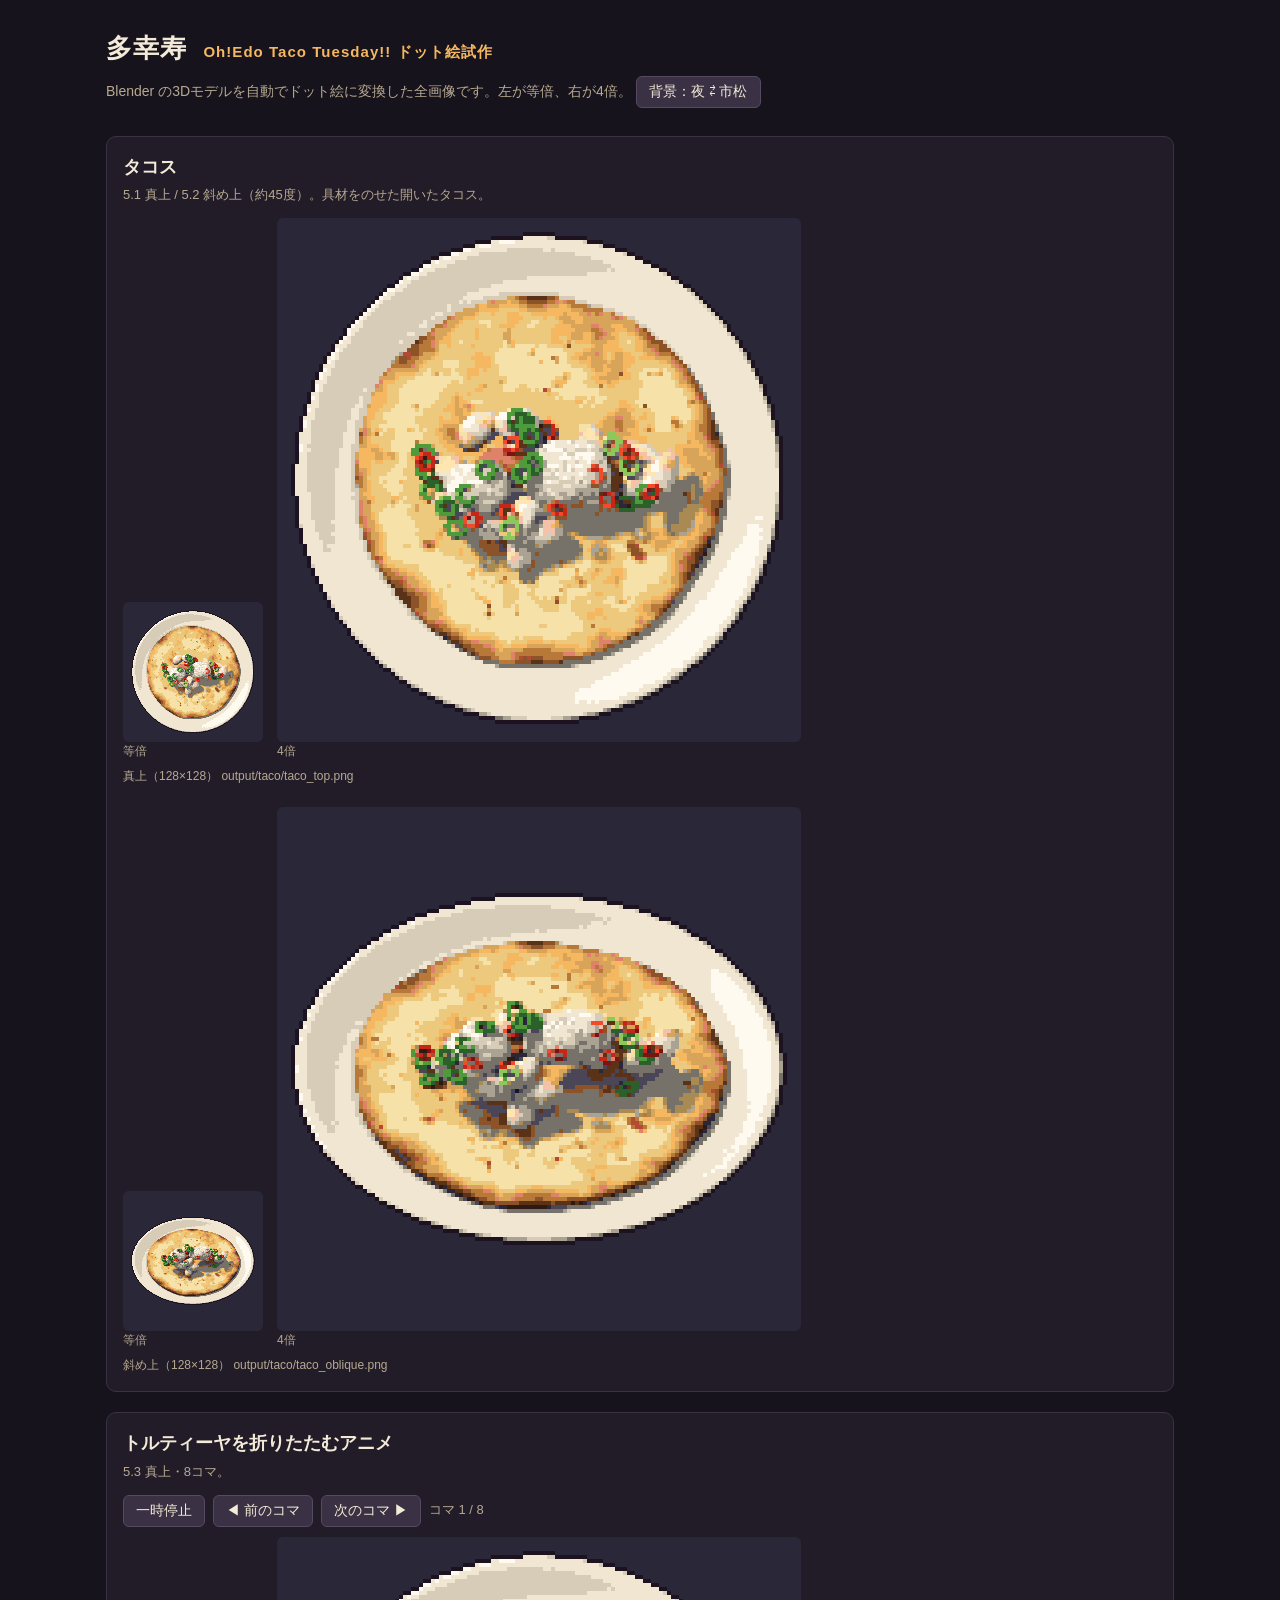
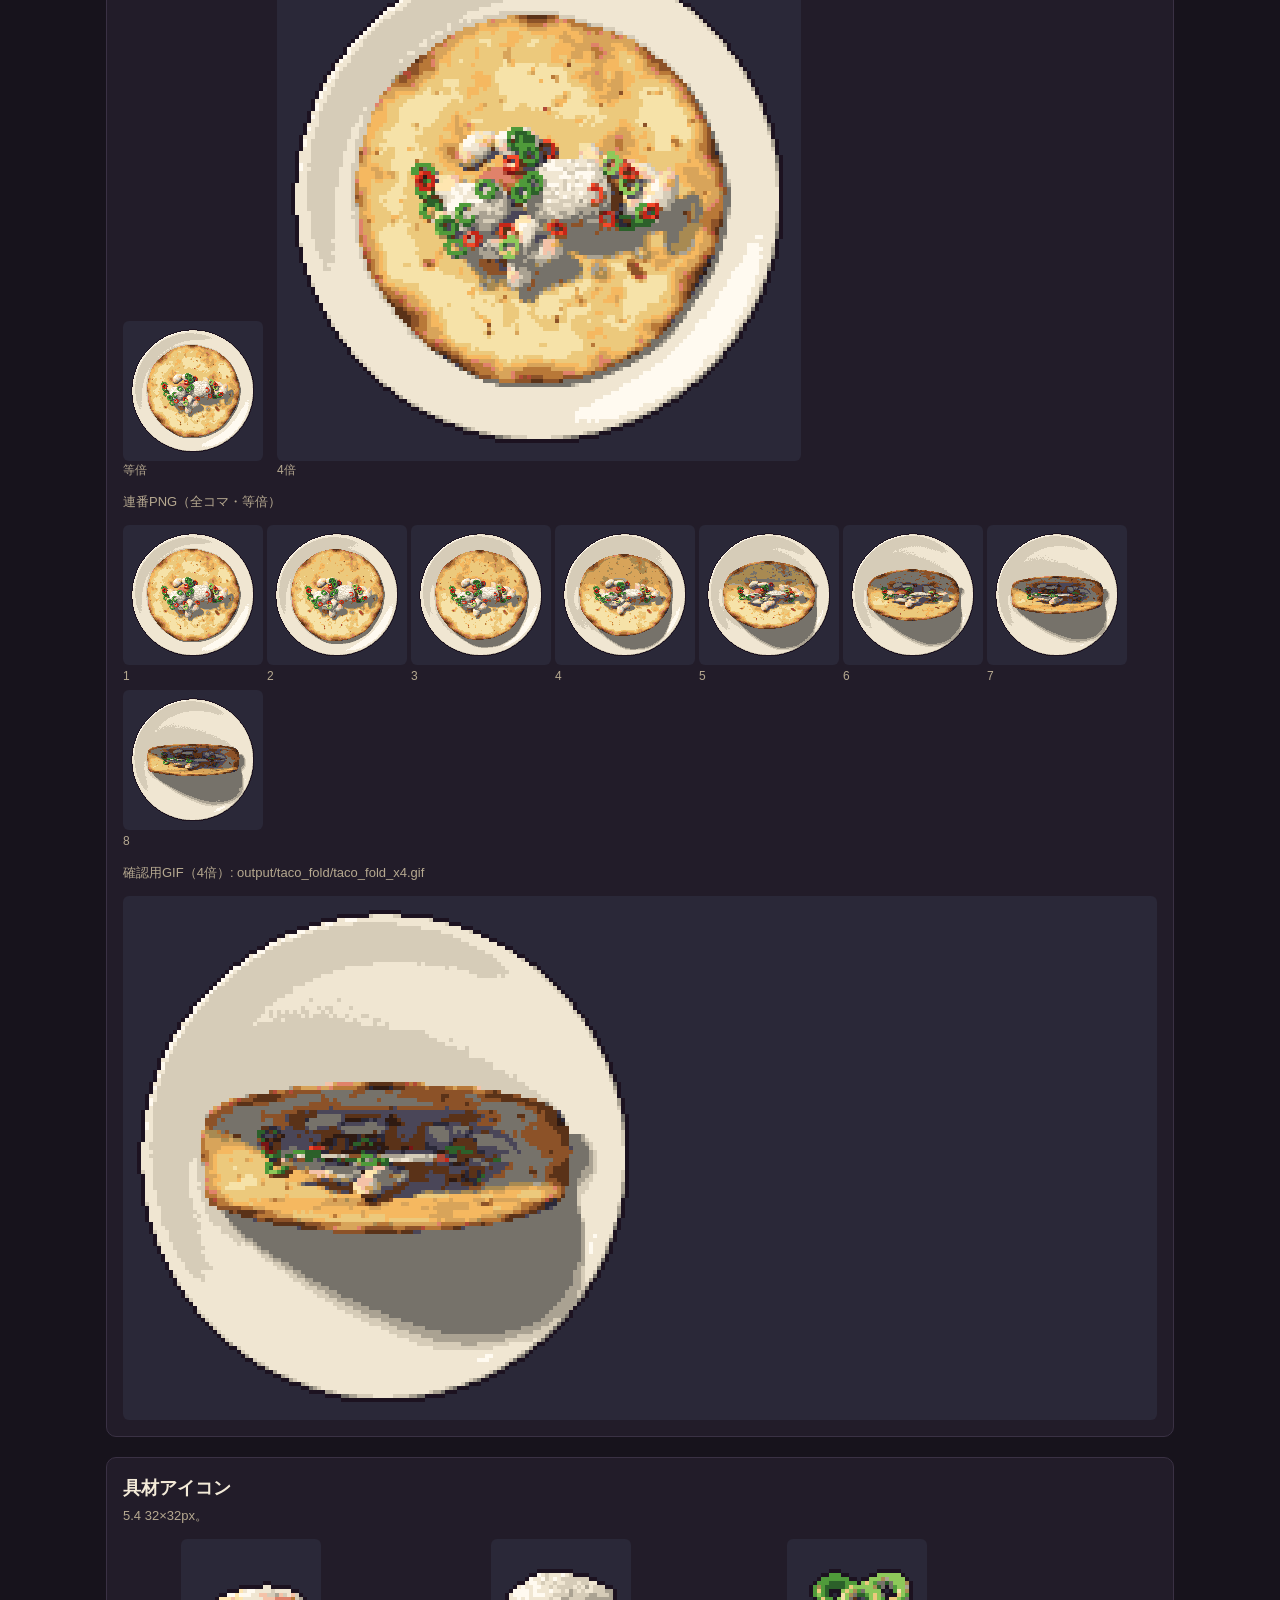
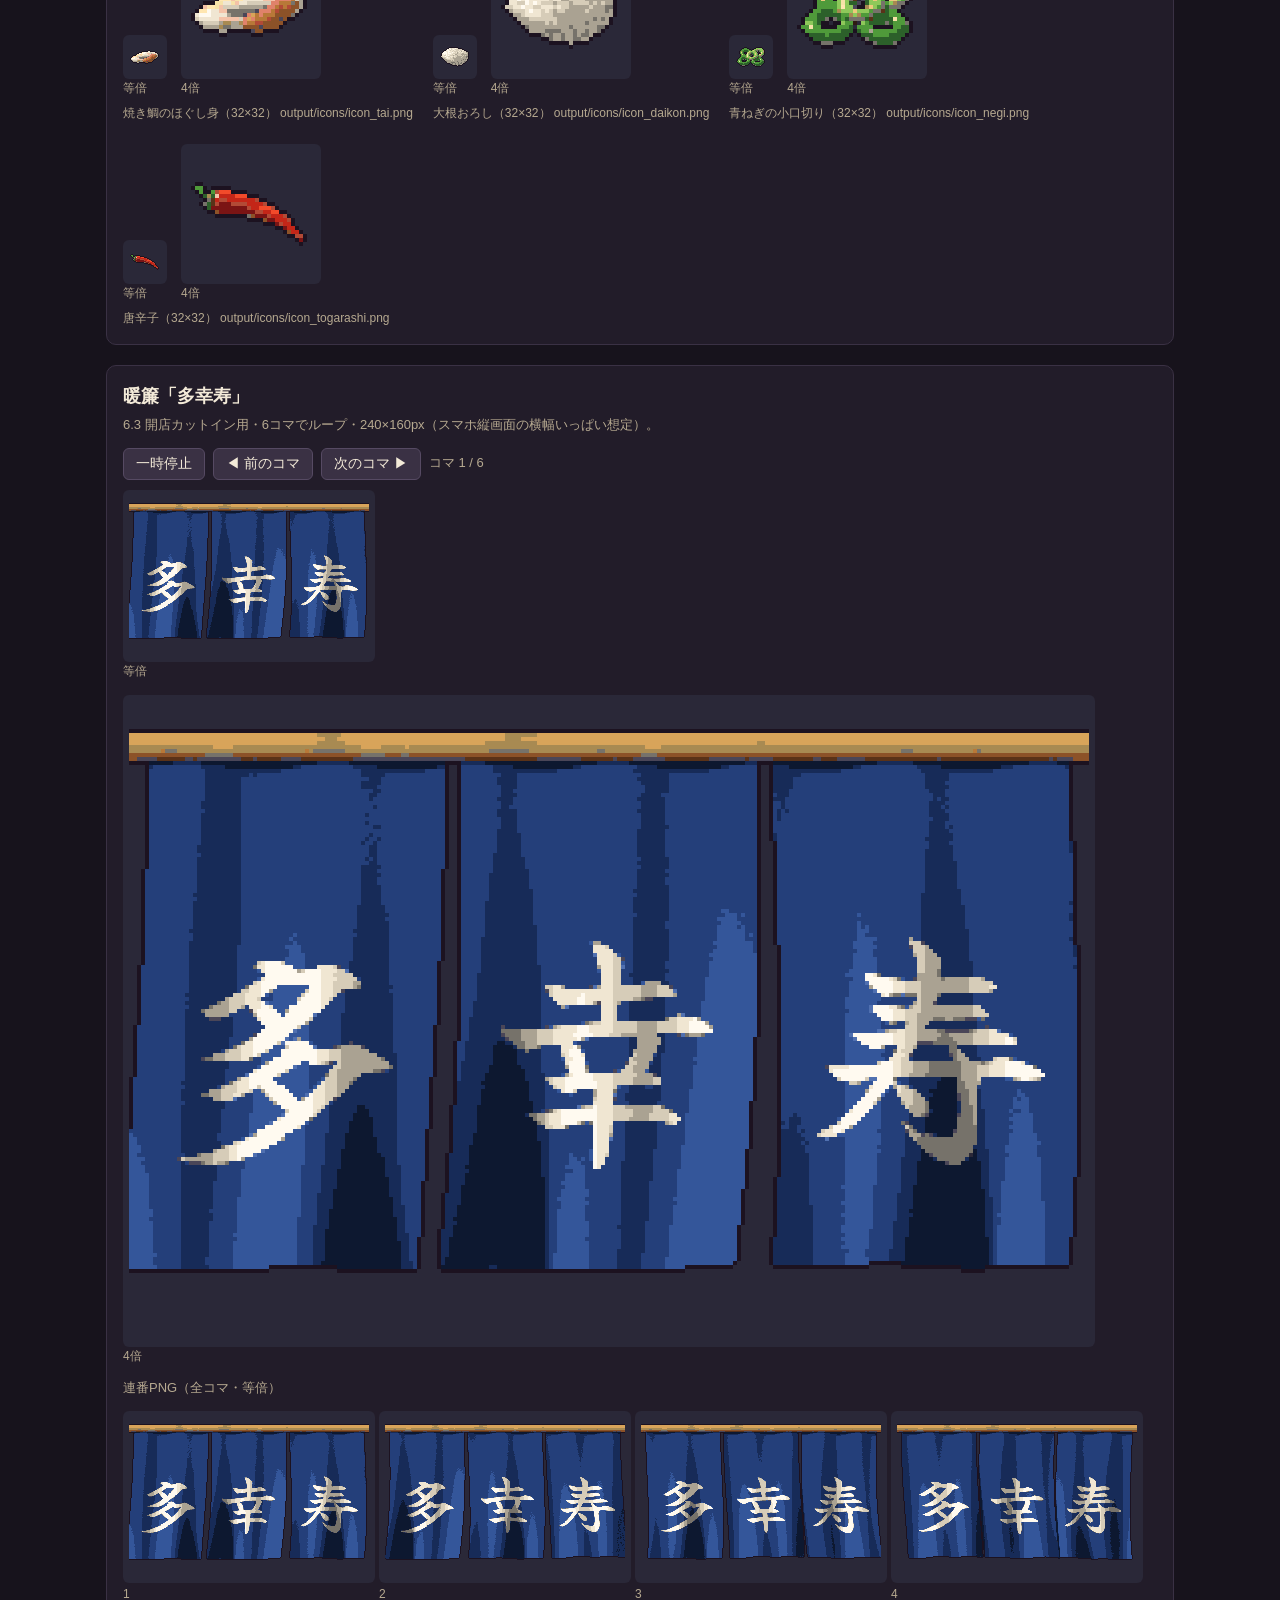
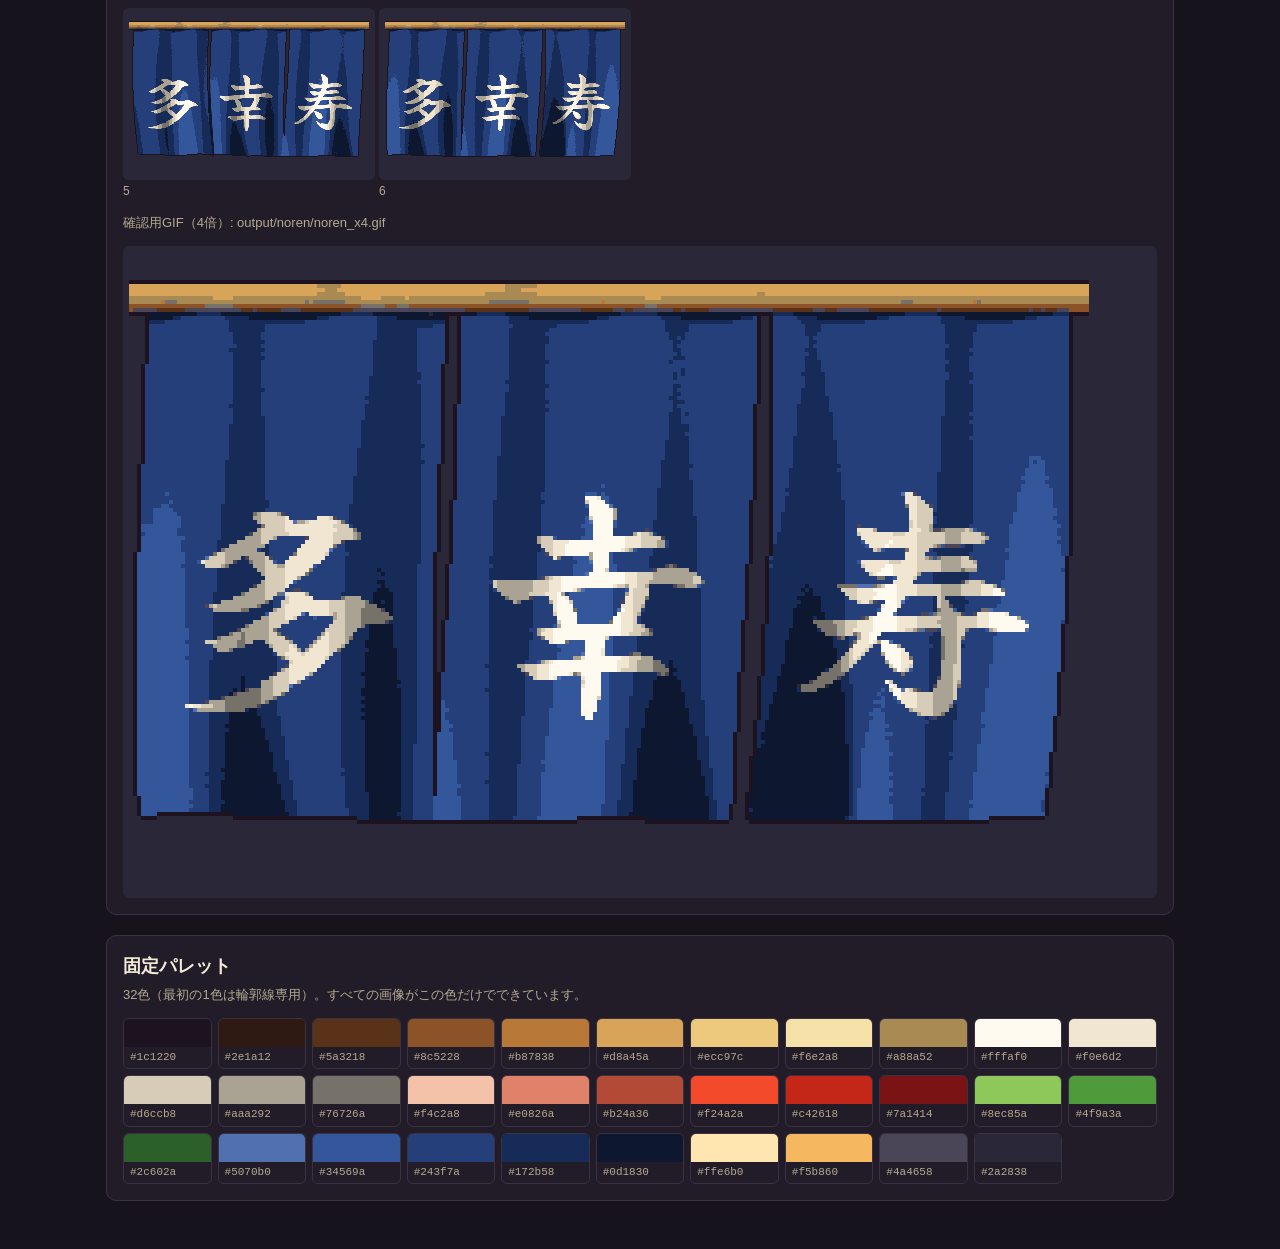
==== preview.html @ 564928b4 "Blender→ドット絵パイプライン試作（タコス・暖簾） - Blender 5.2 をバックグラウンド起動し、トルティーヤ・具材4種・皿・暖簾を Python で生成 - 真上／斜め45度の正投影カ" ====
<!doctype html>
<html lang="ja">
<head>
<meta charset="utf-8">
<meta name="viewport" content="width=device-width, initial-scale=1">
<title>多幸寿 ドット絵確認</title>
<style>
  :root {
    --bg: #17131c; --panel: #221c29; --line: #3a3144; --text: #f3ead8;
    --muted: #b6a990; --accent: #f5b860;
  }
  * { box-sizing: border-box; }
  body { margin: 0; background: var(--bg); color: var(--text);
         font-family: "Yu Gothic UI", "Hiragino Sans", "Meiryo", sans-serif; line-height: 1.6; }
  header { padding: 28px 16px 8px; max-width: 1100px; margin: 0 auto; }
  h1 { margin: 0; font-size: 26px; letter-spacing: .04em; }
  h1 small { color: var(--accent); font-size: 15px; margin-left: 8px; }
  header p { color: var(--muted); margin: 6px 0 0; font-size: 14px; }
  main { max-width: 1100px; margin: 0 auto; padding: 0 16px 48px; }
  section { background: var(--panel); border: 1px solid var(--line); border-radius: 10px;
            padding: 16px; margin-top: 20px; }
  h2 { margin: 0 0 4px; font-size: 18px; }
  .note { color: var(--muted); font-size: 13px; margin: 0 0 12px; }
  .row { display: flex; flex-wrap: wrap; gap: 20px; align-items: flex-end; }
  figure { margin: 0; display: flex; flex-direction: column; gap: 6px; }
  figcaption { font-size: 12px; color: var(--muted); }
  .pair { display: flex; gap: 14px; align-items: flex-end; flex-wrap: wrap; }
  .stage { padding: 6px; border-radius: 6px; line-height: 0; max-width: 100%; overflow: auto; }
  .stage.check { background-color: #d8d2c4;
    background-image: linear-gradient(45deg, #bfb8a8 25%, transparent 25%, transparent 75%, #bfb8a8 75%),
                      linear-gradient(45deg, #bfb8a8 25%, transparent 25%, transparent 75%, #bfb8a8 75%);
    background-size: 16px 16px; background-position: 0 0, 8px 8px; }
  .stage.night { background: #2a2838; }
  img { image-rendering: crisp-edges; image-rendering: pixelated; display: block; }
  .controls { display: flex; gap: 8px; align-items: center; flex-wrap: wrap; margin-bottom: 10px; }
  button { background: #3a3144; color: var(--text); border: 1px solid #564a63; border-radius: 6px;
           padding: 6px 12px; font-size: 14px; cursor: pointer; }
  button:hover { border-color: var(--accent); }
  .frame { font-variant-numeric: tabular-nums; color: var(--muted); font-size: 13px; }
  .strip { display: flex; gap: 4px; flex-wrap: wrap; margin-top: 12px; }
  .strip figure { gap: 2px; }
  .swatches { display: grid; grid-template-columns: repeat(auto-fill, minmax(84px, 1fr)); gap: 6px; }
  .sw { border: 1px solid var(--line); border-radius: 6px; overflow: hidden; font-size: 11px; }
  .sw div { height: 28px; }
  .sw span { display: block; padding: 2px 6px; color: var(--muted); font-family: Consolas, monospace; }
  .bgtoggle { margin-left: auto; }
  @media (max-width: 600px) { h1 { font-size: 21px; } }
</style>
</head>
<body>
<header>
  <h1>多幸寿 <small>Oh!Edo Taco Tuesday!! ドット絵試作</small></h1>
  <p>Blender の3Dモデルを自動でドット絵に変換した全画像です。左が等倍、右が4倍。
     <button class="bgtoggle" id="bgBtn">背景：夜 ⇄ 市松</button></p>
</header>
<main id="main"></main>
<script>
const DATA = {"fold": ["output/taco_fold/taco_fold_00.png", "output/taco_fold/taco_fold_01.png", "output/taco_fold/taco_fold_02.png", "output/taco_fold/taco_fold_03.png", "output/taco_fold/taco_fold_04.png", "output/taco_fold/taco_fold_05.png", "output/taco_fold/taco_fold_06.png", "output/taco_fold/taco_fold_07.png"], "foldDur": [700, 110, 110, 110, 110, 110, 110, 900], "noren": ["output/noren/noren_00.png", "output/noren/noren_01.png", "output/noren/noren_02.png", "output/noren/noren_03.png", "output/noren/noren_04.png", "output/noren/noren_05.png"], "norenDur": [120, 120, 120, 120, 120, 120], "icons": [{"src": "output/icons/icon_tai.png", "label": "焼き鯛のほぐし身"}, {"src": "output/icons/icon_daikon.png", "label": "大根おろし"}, {"src": "output/icons/icon_negi.png", "label": "青ねぎの小口切り"}, {"src": "output/icons/icon_togarashi.png", "label": "唐辛子"}], "palette": ["#1c1220", "#2e1a12", "#5a3218", "#8c5228", "#b87838", "#d8a45a", "#ecc97c", "#f6e2a8", "#a88a52", "#fffaf0", "#f0e6d2", "#d6ccb8", "#aaa292", "#76726a", "#f4c2a8", "#e0826a", "#b24a36", "#f24a2a", "#c42618", "#7a1414", "#8ec85a", "#4f9a3a", "#2c602a", "#5070b0", "#34569a", "#243f7a", "#172b58", "#0d1830", "#ffe6b0", "#f5b860", "#4a4658", "#2a2838"]};
const main = document.getElementById("main");
let bg = "night";

function el(tag, attrs, ...kids) {
  const e = document.createElement(tag);
  for (const [k, v] of Object.entries(attrs || {})) e.setAttribute(k, v);
  for (const k of kids) e.append(k);
  return e;
}
function pixImg(src, w, h, scale) {
  return el("img", { src, width: w * scale, height: h * scale, alt: src });
}
function stage(child) { return el("div", { class: "stage " + bg }, child); }
function pair(src, w, h, label) {
  return el("figure", {},
    el("div", { class: "pair" },
      el("div", {}, stage(pixImg(src, w, h, 1)), el("figcaption", {}, "等倍")),
      el("div", {}, stage(pixImg(src, w, h, 4)), el("figcaption", {}, "4倍"))),
    el("figcaption", {}, label + "（" + w + "×" + h + "） " + src));
}
function section(title, note) {
  const s = el("section", {}, el("h2", {}, title), el("p", { class: "note" }, note));
  main.append(s);
  return s;
}
function anim(sec, frames, w, h, durations, gif) {
  const imgs = [1, 4].map(s => pixImg(frames[0], w, h, s));
  // 全コマを先に読み込んでおく
  frames.forEach(f => { const i = new Image(); i.src = f; });
  let idx = 0, playing = true, timer = null;
  const label = el("span", { class: "frame" }, "");
  const show = () => { imgs.forEach(im => im.src = frames[idx]); label.textContent = "コマ " + (idx + 1) + " / " + frames.length; };
  const tick = () => { show(); timer = setTimeout(() => { idx = (idx + 1) % frames.length; if (playing) tick(); }, durations[idx]); };
  const playBtn = el("button", {}, "一時停止");
  playBtn.onclick = () => { playing = !playing; playBtn.textContent = playing ? "一時停止" : "再生"; clearTimeout(timer); if (playing) tick(); };
  const step = d => { playing = false; playBtn.textContent = "再生"; clearTimeout(timer); idx = (idx + d + frames.length) % frames.length; show(); };
  const prev = el("button", {}, "◀ 前のコマ"); prev.onclick = () => step(-1);
  const next = el("button", {}, "次のコマ ▶"); next.onclick = () => step(1);
  sec.append(el("div", { class: "controls" }, playBtn, prev, next, label));
  sec.append(el("div", { class: "pair" },
    el("div", {}, stage(imgs[0]), el("figcaption", {}, "等倍")),
    el("div", {}, stage(imgs[1]), el("figcaption", {}, "4倍"))));
  const strip = el("div", { class: "strip" });
  frames.forEach((f, i) => strip.append(el("figure", {}, stage(pixImg(f, w, h, 1)), el("figcaption", {}, String(i + 1)))));
  sec.append(el("p", { class: "note", style: "margin-top:12px" }, "連番PNG（全コマ・等倍）"), strip);
  sec.append(el("p", { class: "note", style: "margin-top:12px" }, "確認用GIF（4倍）: " + gif),
             stage(el("img", { src: gif, alt: gif, style: "max-width:100%;height:auto" })));
  tick();
}

function render() {
  main.innerHTML = "";
  let s = section("タコス", "5.1 真上 / 5.2 斜め上（約45度）。具材をのせた開いたタコス。");
  const row = el("div", { class: "row" });
  row.append(pair("output/taco/taco_top.png", 128, 128, "真上"));
  row.append(pair("output/taco/taco_oblique.png", 128, 128, "斜め上"));
  s.append(row);

  s = section("トルティーヤを折りたたむアニメ", "5.3 真上・" + DATA.fold.length + "コマ。");
  anim(s, DATA.fold, 128, 128, DATA.foldDur, "output/taco_fold/taco_fold_x4.gif");

  s = section("具材アイコン", "5.4 32×32px。");
  const irow = el("div", { class: "row" });
  DATA.icons.forEach(ic => irow.append(pair(ic.src, 32, 32, ic.label)));
  s.append(irow);

  s = section("暖簾「多幸寿」", "6.3 開店カットイン用・" + DATA.noren.length + "コマでループ・240×160px（スマホ縦画面の横幅いっぱい想定）。");
  anim(s, DATA.noren, 240, 160, DATA.norenDur, "output/noren/noren_x4.gif");

  s = section("固定パレット", DATA.palette.length + "色（最初の1色は輪郭線専用）。すべての画像がこの色だけでできています。");
  const sw = el("div", { class: "swatches" });
  DATA.palette.forEach(c => sw.append(el("div", { class: "sw" }, el("div", { style: "background:" + c }), el("span", {}, c))));
  s.append(sw);
}
document.getElementById("bgBtn").onclick = () => { bg = bg === "night" ? "check" : "night"; render(); };
render();
</script>
</body>
</html>
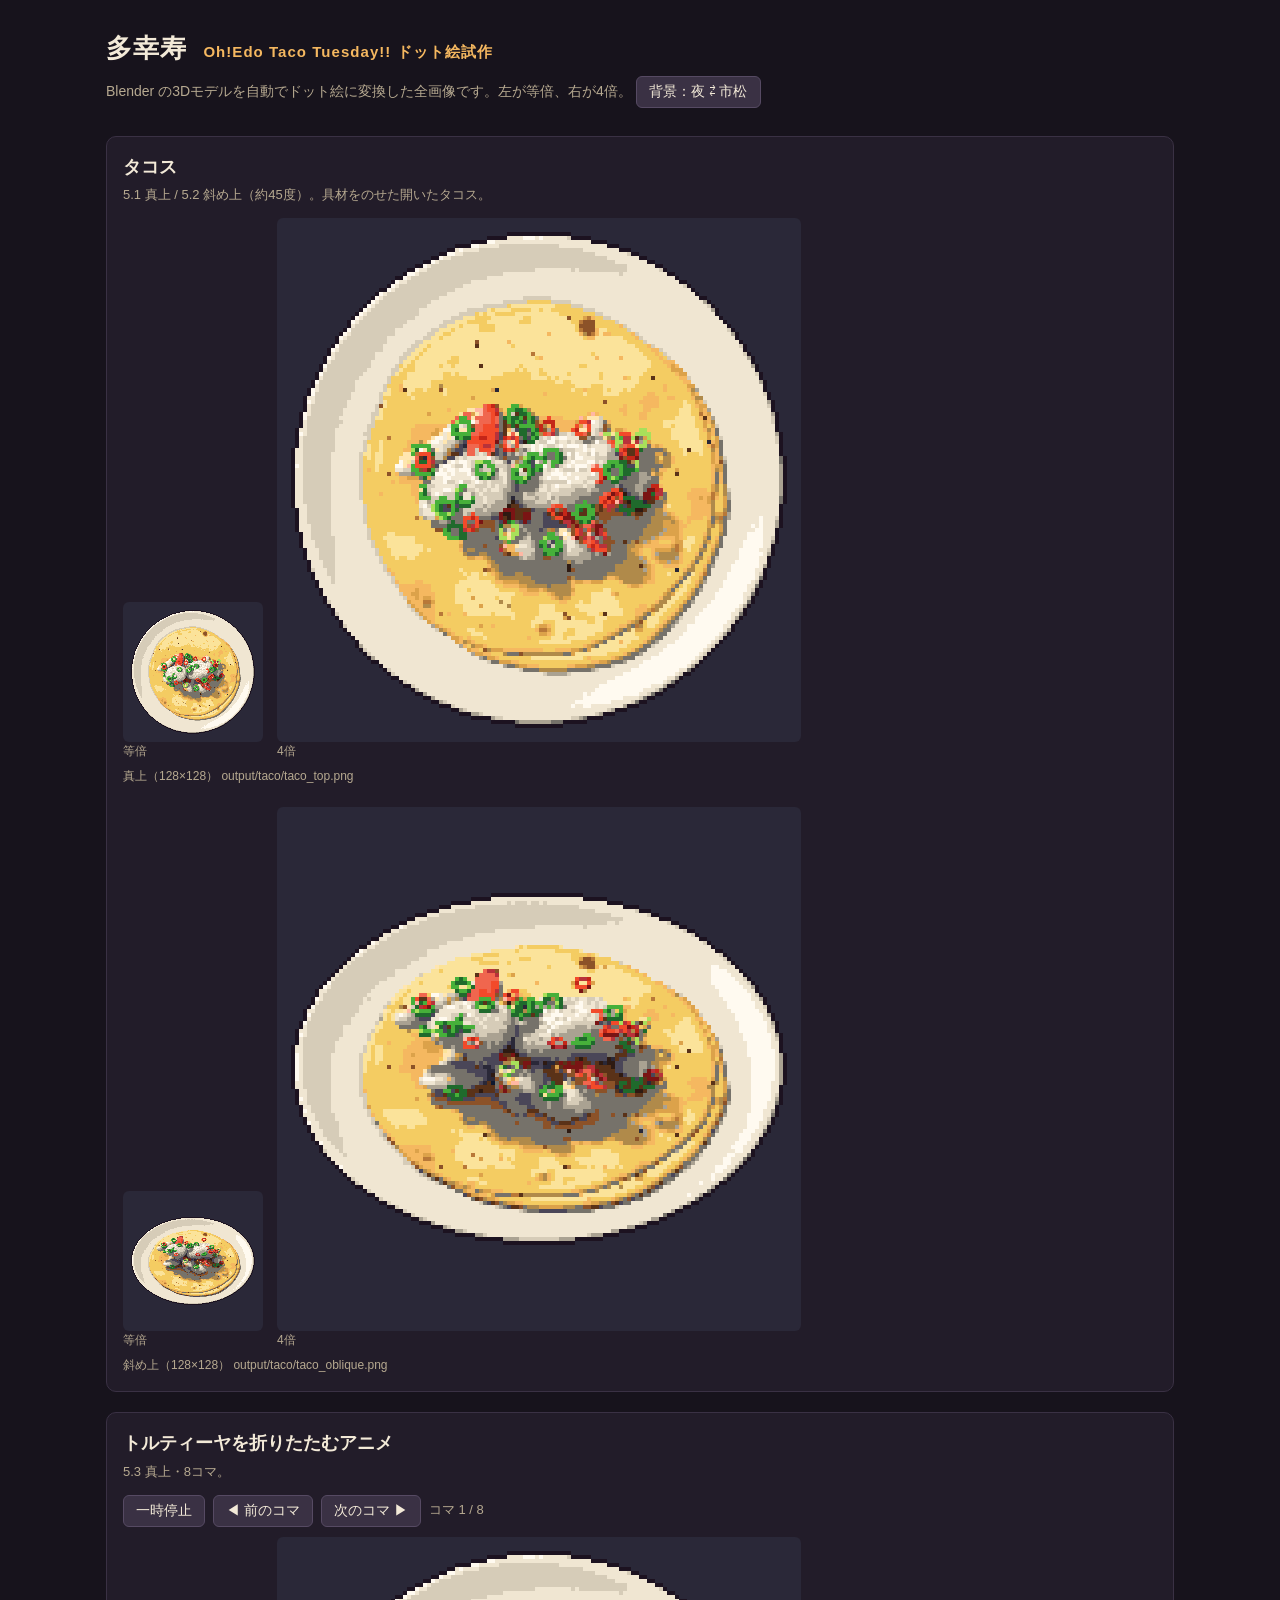
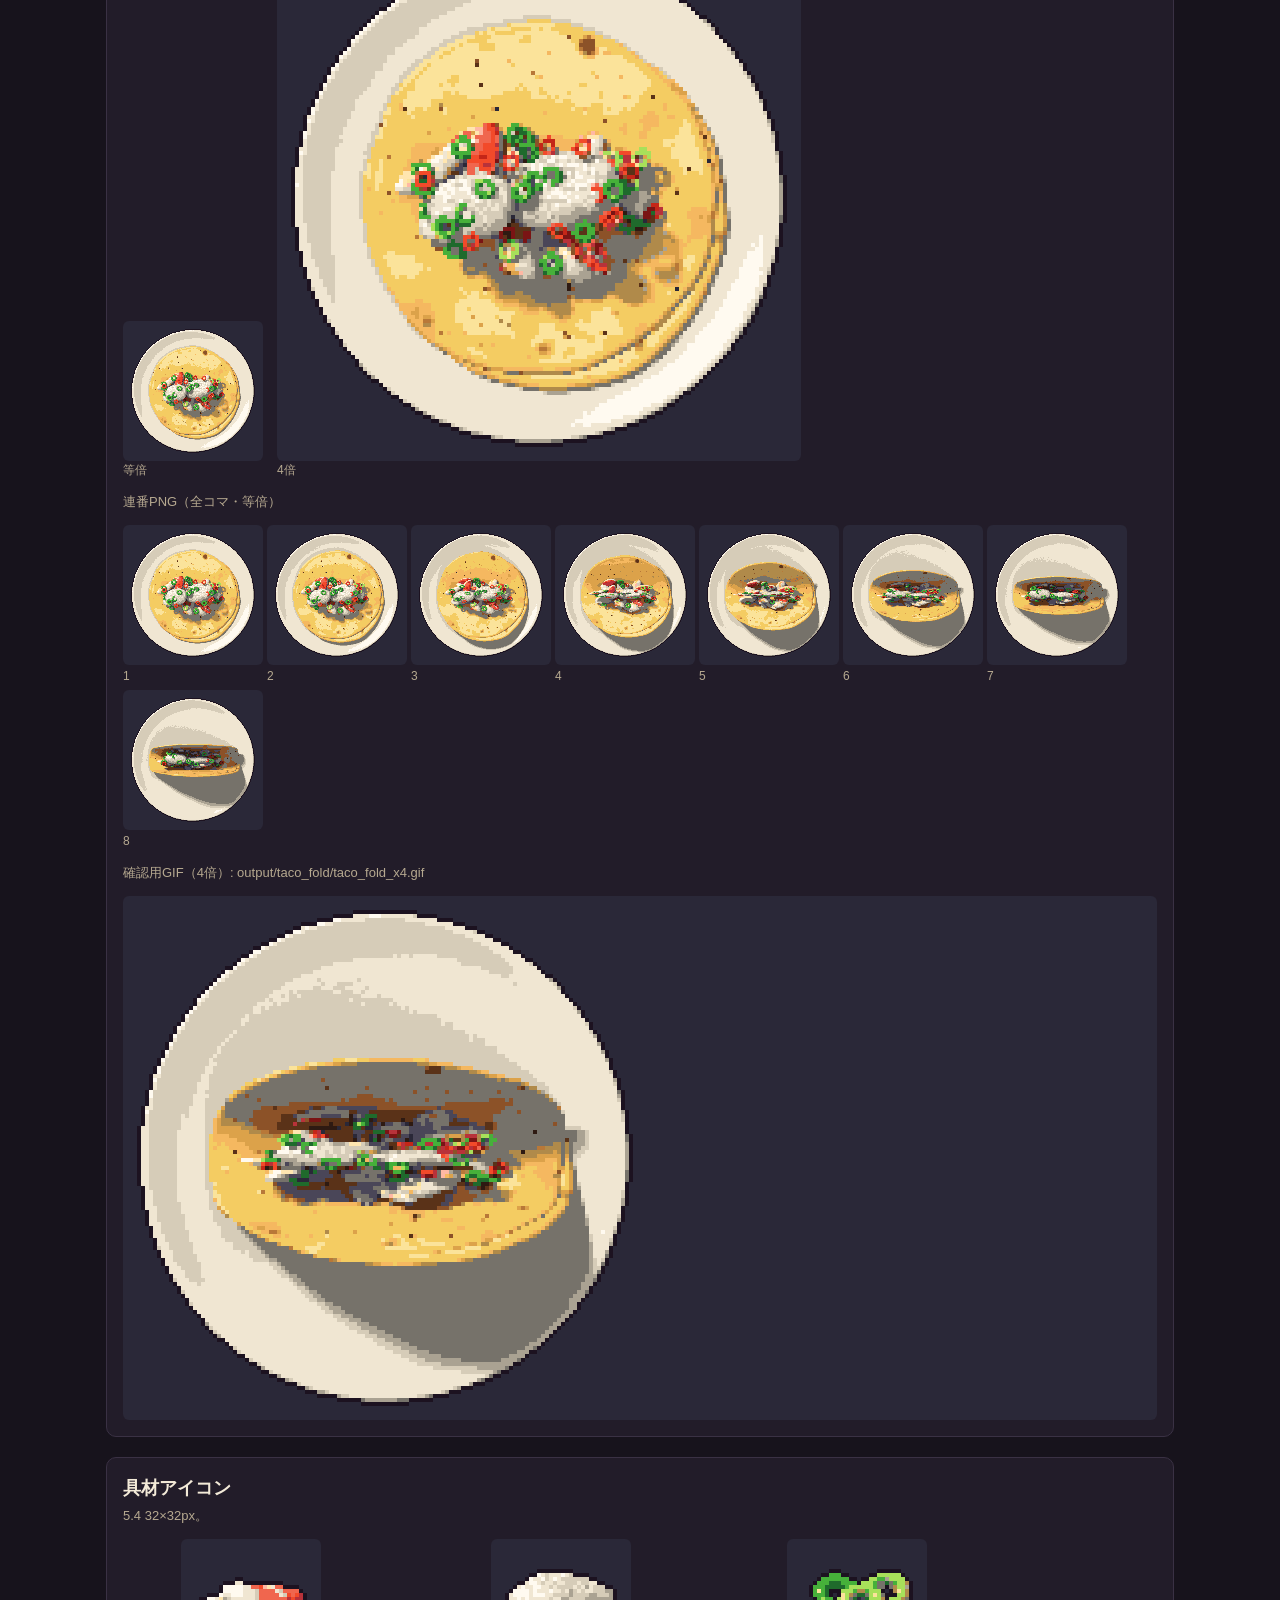
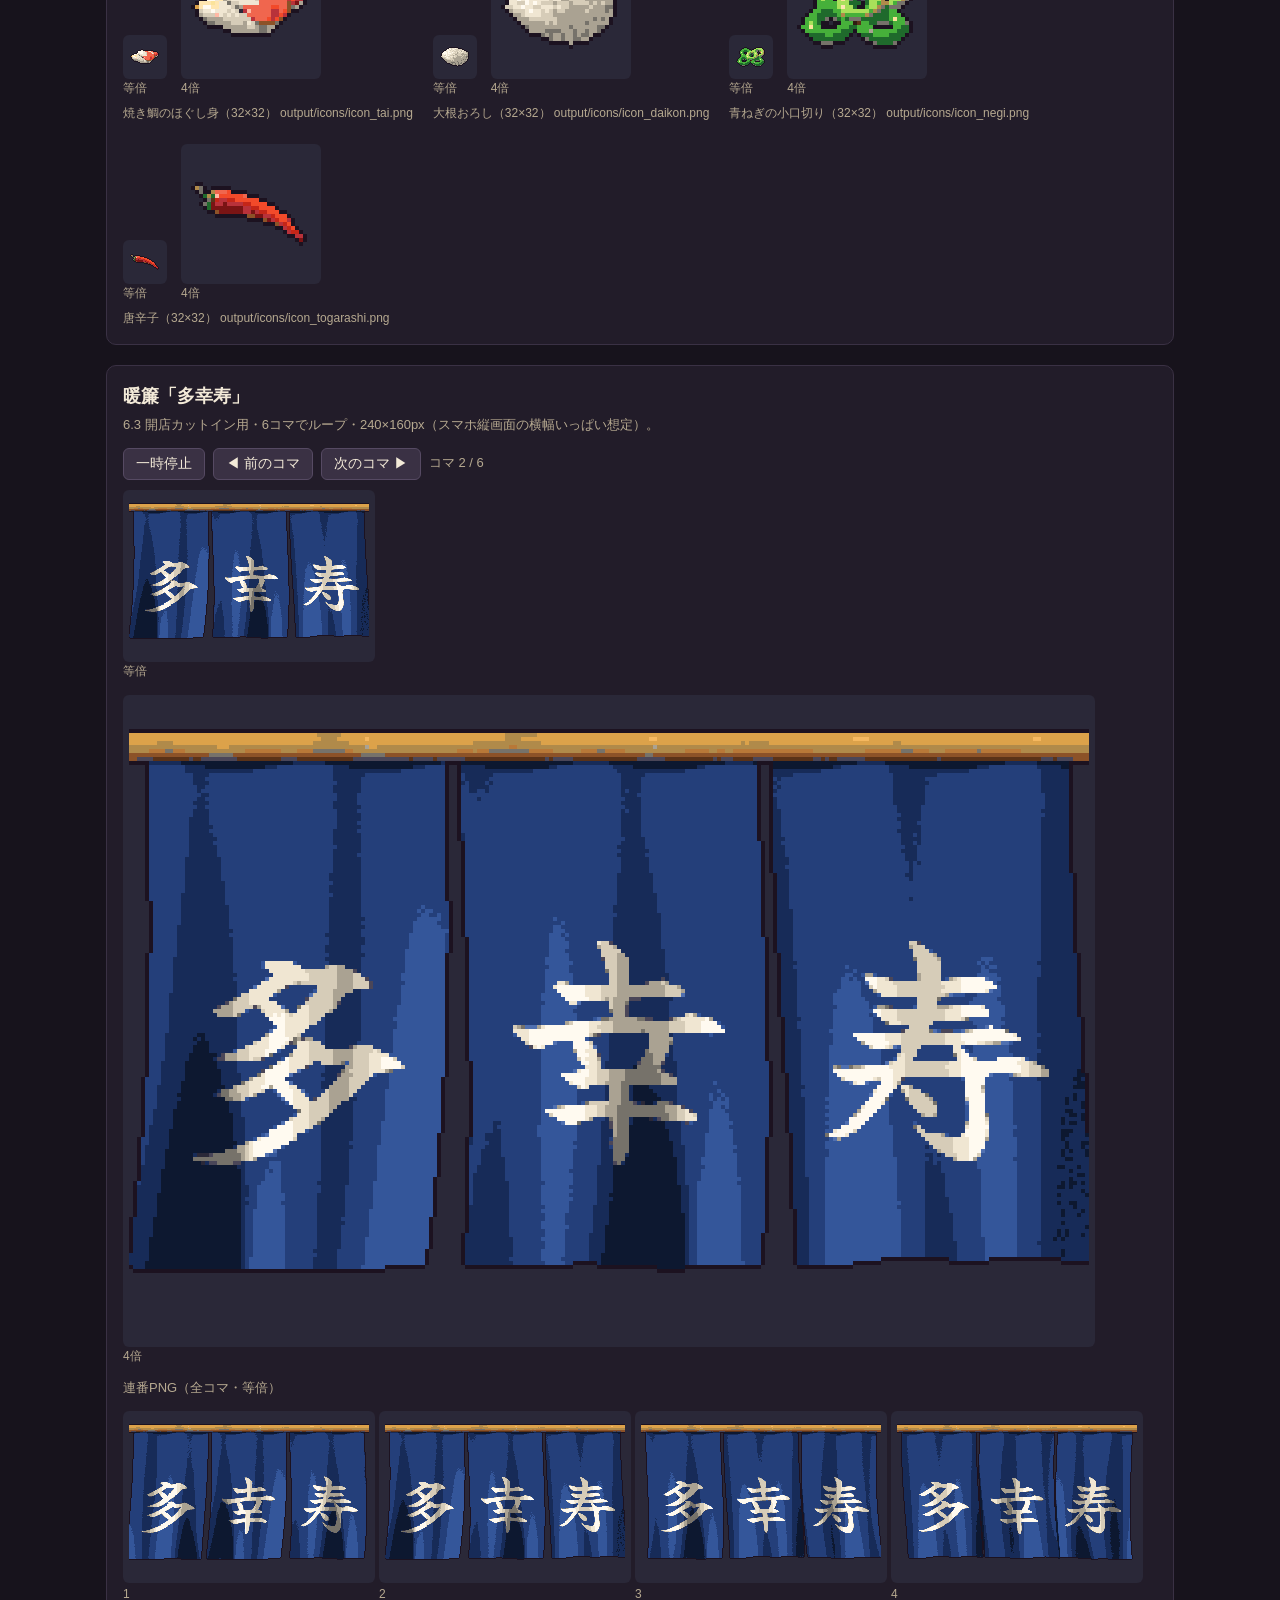
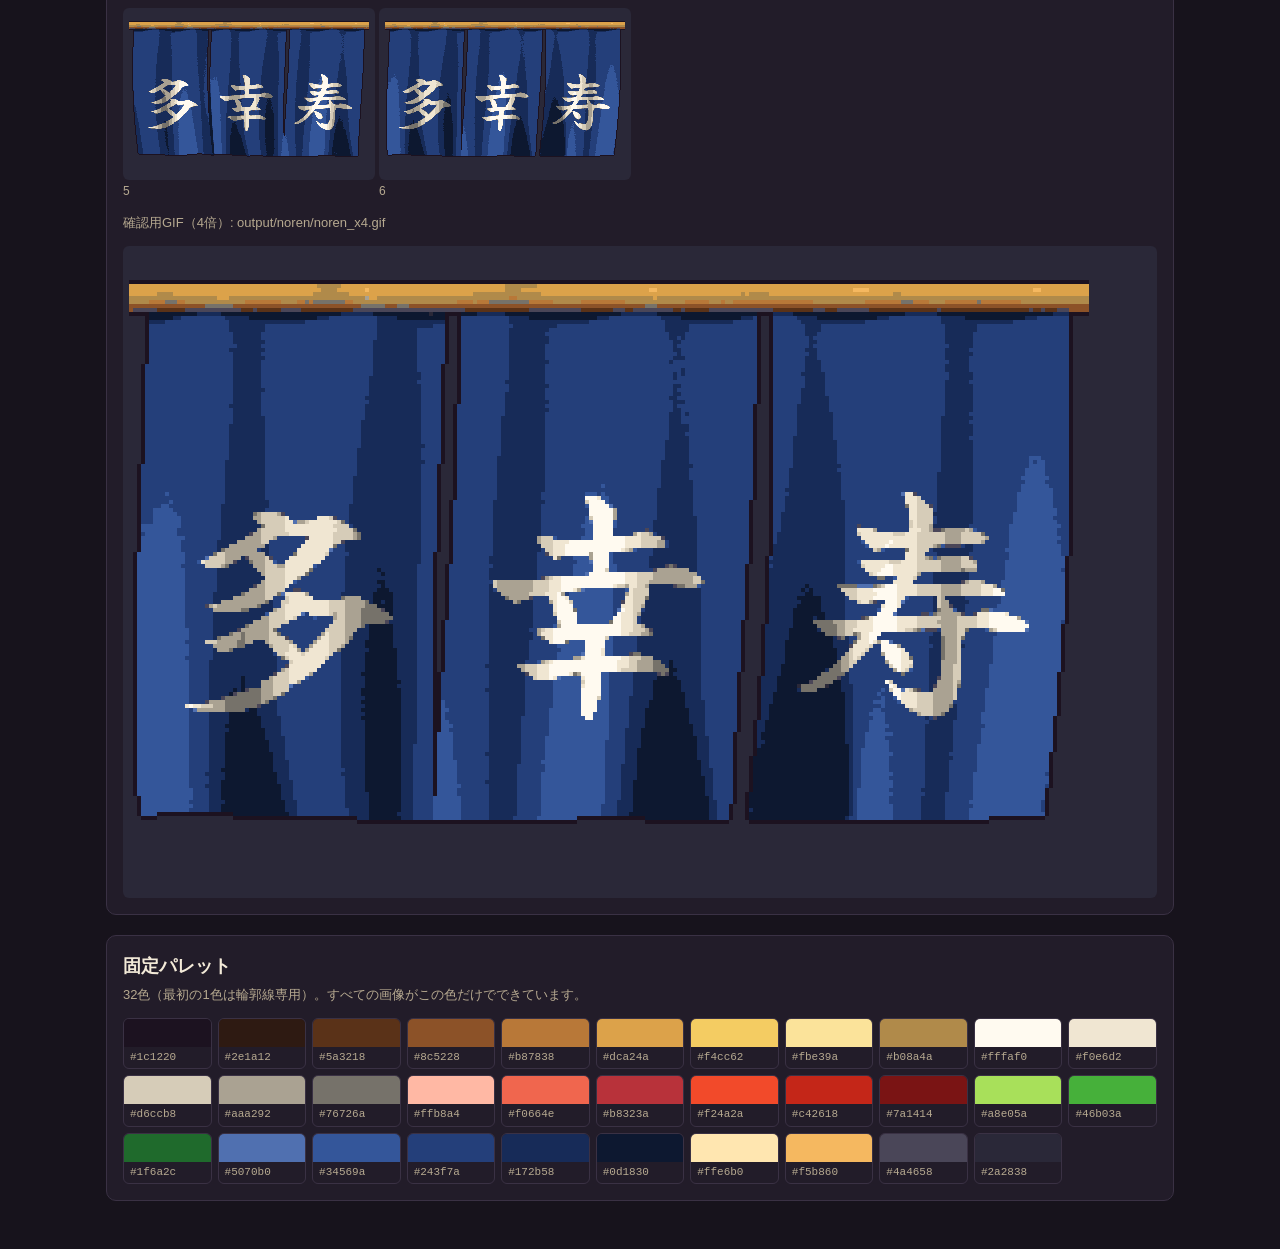
==== commit ca4cde9e: "タコスをピザっぽさから本物寄りに作り直し（調査反映） - トルティーヤを薄い2枚重ねにし、下の1枚をずらして見せる - ふち一周の焦げをやめ、コマルの焼き目（こげ茶の斑点・膨らみの焦げ）を全体に散らす" ====
--- a/preview.html
+++ b/preview.html
@@ -55,7 +55,7 @@
 </header>
 <main id="main"></main>
 <script>
-const DATA = {"fold": ["output/taco_fold/taco_fold_00.png", "output/taco_fold/taco_fold_01.png", "output/taco_fold/taco_fold_02.png", "output/taco_fold/taco_fold_03.png", "output/taco_fold/taco_fold_04.png", "output/taco_fold/taco_fold_05.png", "output/taco_fold/taco_fold_06.png", "output/taco_fold/taco_fold_07.png"], "foldDur": [700, 110, 110, 110, 110, 110, 110, 900], "noren": ["output/noren/noren_00.png", "output/noren/noren_01.png", "output/noren/noren_02.png", "output/noren/noren_03.png", "output/noren/noren_04.png", "output/noren/noren_05.png"], "norenDur": [120, 120, 120, 120, 120, 120], "icons": [{"src": "output/icons/icon_tai.png", "label": "焼き鯛のほぐし身"}, {"src": "output/icons/icon_daikon.png", "label": "大根おろし"}, {"src": "output/icons/icon_negi.png", "label": "青ねぎの小口切り"}, {"src": "output/icons/icon_togarashi.png", "label": "唐辛子"}], "palette": ["#1c1220", "#2e1a12", "#5a3218", "#8c5228", "#b87838", "#d8a45a", "#ecc97c", "#f6e2a8", "#a88a52", "#fffaf0", "#f0e6d2", "#d6ccb8", "#aaa292", "#76726a", "#f4c2a8", "#e0826a", "#b24a36", "#f24a2a", "#c42618", "#7a1414", "#8ec85a", "#4f9a3a", "#2c602a", "#5070b0", "#34569a", "#243f7a", "#172b58", "#0d1830", "#ffe6b0", "#f5b860", "#4a4658", "#2a2838"]};
+const DATA = {"fold": ["output/taco_fold/taco_fold_00.png", "output/taco_fold/taco_fold_01.png", "output/taco_fold/taco_fold_02.png", "output/taco_fold/taco_fold_03.png", "output/taco_fold/taco_fold_04.png", "output/taco_fold/taco_fold_05.png", "output/taco_fold/taco_fold_06.png", "output/taco_fold/taco_fold_07.png"], "foldDur": [700, 110, 110, 110, 110, 110, 110, 900], "noren": ["output/noren/noren_00.png", "output/noren/noren_01.png", "output/noren/noren_02.png", "output/noren/noren_03.png", "output/noren/noren_04.png", "output/noren/noren_05.png"], "norenDur": [120, 120, 120, 120, 120, 120], "icons": [{"src": "output/icons/icon_tai.png", "label": "焼き鯛のほぐし身"}, {"src": "output/icons/icon_daikon.png", "label": "大根おろし"}, {"src": "output/icons/icon_negi.png", "label": "青ねぎの小口切り"}, {"src": "output/icons/icon_togarashi.png", "label": "唐辛子"}], "palette": ["#1c1220", "#2e1a12", "#5a3218", "#8c5228", "#b87838", "#dca24a", "#f4cc62", "#fbe39a", "#b08a4a", "#fffaf0", "#f0e6d2", "#d6ccb8", "#aaa292", "#76726a", "#ffb8a4", "#f0664e", "#b8323a", "#f24a2a", "#c42618", "#7a1414", "#a8e05a", "#46b03a", "#1f6a2c", "#5070b0", "#34569a", "#243f7a", "#172b58", "#0d1830", "#ffe6b0", "#f5b860", "#4a4658", "#2a2838"]};
 const main = document.getElementById("main");
 let bg = "night";
 
